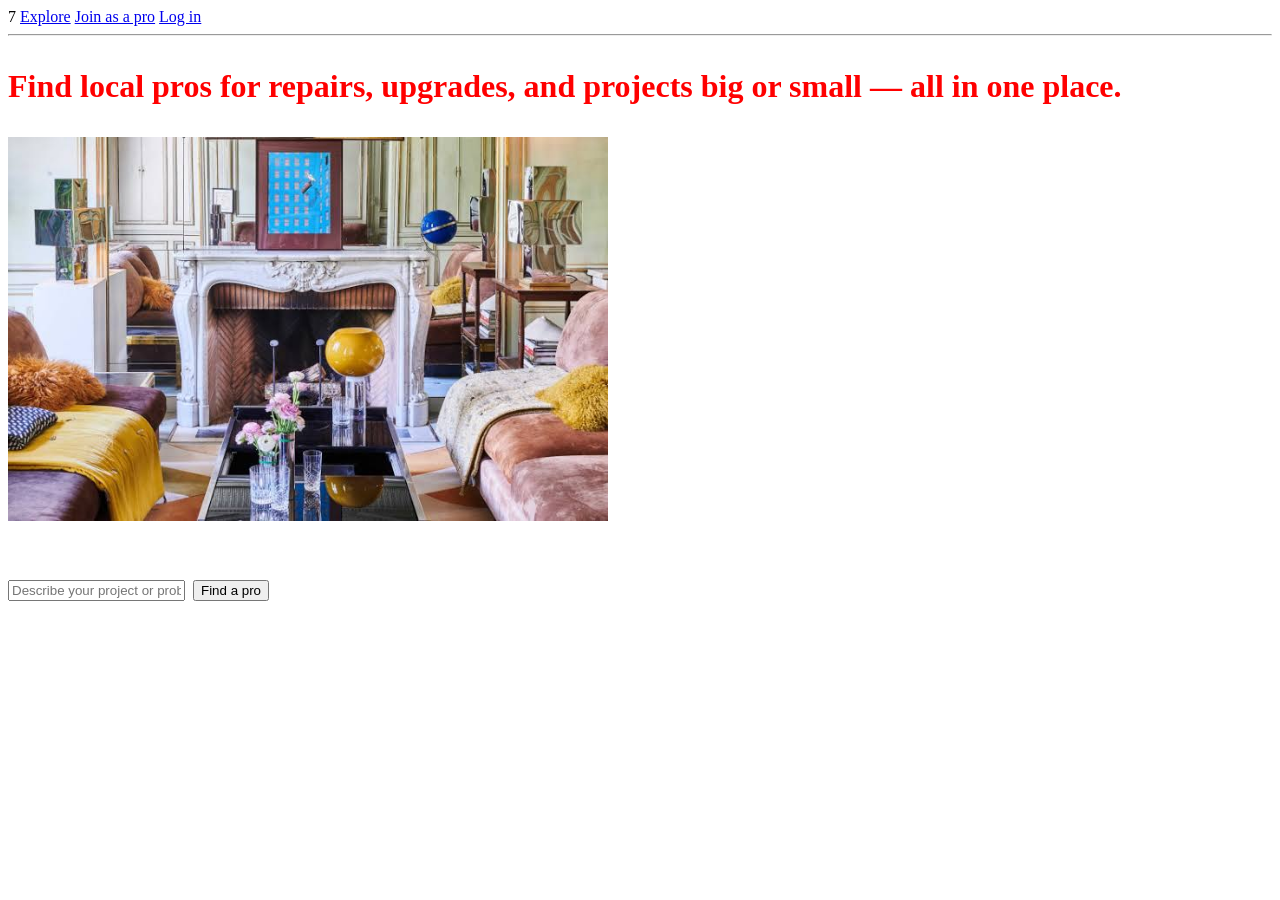
==== index.html @ 47f52a86 "Add files via upload" ====
<!DOCTYPE html>
<html lang="fr">
<head>
    <meta charset="UTF-8">
    <title>Thumbtack - Accueil</title>7
    <style>
        h1 {
            color: red;
        }
    </style>
</head>
<body>

    <a href="./about.html">Explore</a>
    <a href="./join-pro.html">Join as a pro</a>
    <a href="./login.html">Log in</a>
    

    <hr>

    <h1 For everything home could be.</h1>

    <p>Find local pros for repairs, upgrades, and projects big or small — all in one place.</p>
    
    <!-- LE CHEMIN CORRIGÉ ICI -->
    <img src="./salon.jpg" alt="Salon moderne et lumineux" width="600">

    <br><br>

    <input type="text" placeholder="Describe your project or problem...">
    <button>Find a pro</button>

</body>
</html>
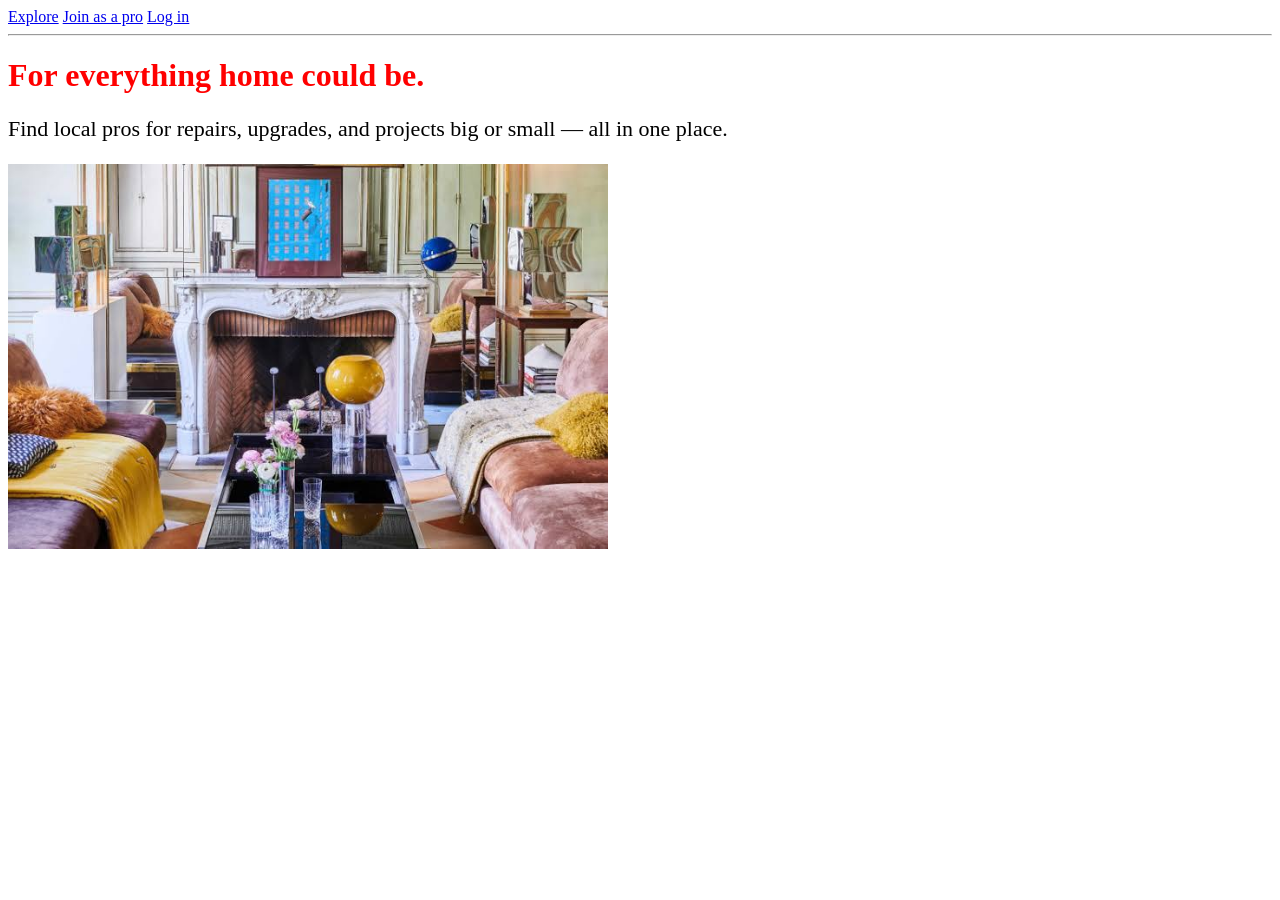
==== commit dfae82ab: "Add files via upload" ====
--- a/index.html
+++ b/index.html
@@ -2,33 +2,26 @@
 <html lang="fr">
 <head>
     <meta charset="UTF-8">
-    <title>Thumbtack - Accueil</title>7
-    <style>
-        h1 {
-            color: red;
-        }
-    </style>
+    <title>Thumbtack - Accueil</title>
+    
+   <link rel="stylesheet" href="./style.css">
+    
 </head>
 <body>
 
     <a href="./about.html">Explore</a>
     <a href="./join-pro.html">Join as a pro</a>
     <a href="./login.html">Log in</a>
-    
 
     <hr>
 
-    <h1 For everything home could be.</h1>
-
+    <h1>For everything home could be.</h1>
+    
     <p>Find local pros for repairs, upgrades, and projects big or small — all in one place.</p>
     
-    <!-- LE CHEMIN CORRIGÉ ICI -->
     <img src="./salon.jpg" alt="Salon moderne et lumineux" width="600">
 
     <br><br>
 
-    <input type="text" placeholder="Describe your project or problem...">
-    <button>Find a pro</button>
-
 </body>
 </html>
--- a/style.css
+++ b/style.css
@@ -0,0 +1,7 @@
+h1 {
+    color: red;
+}
+
+p {
+    font-size: 22px;
+}
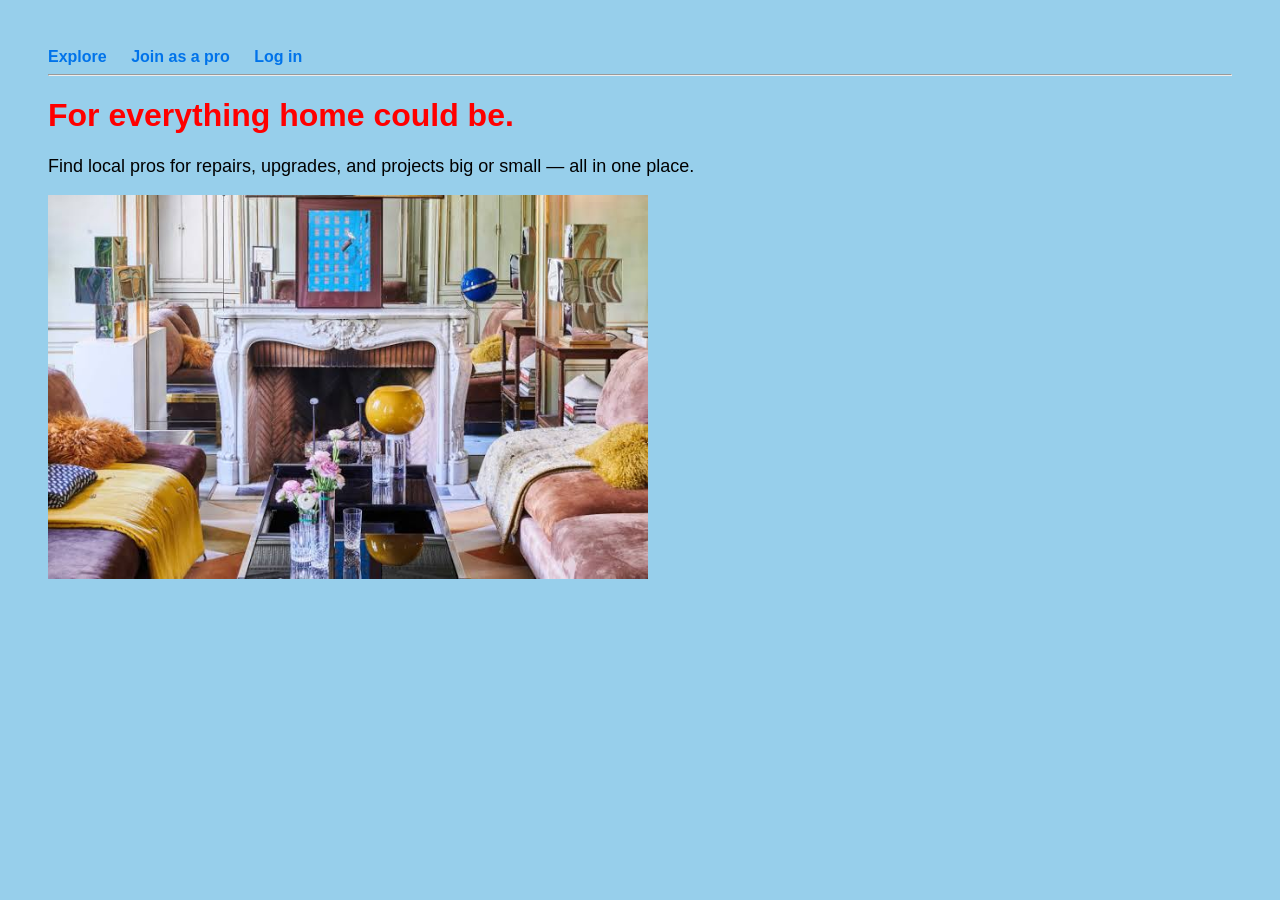
==== commit 56ae7c28: "Add files via upload" ====
--- a/index.html
+++ b/index.html
@@ -8,11 +8,12 @@
     
 </head>
 <body>
+     <a class="menu-link" href="./about.html">Explore</a>
+     <a class="menu-link" href="./join-pro.html">Join as a pro</a>
+     <a class="menu-link" href="./login.html">Log in</a>
 
-    <a href="./about.html">Explore</a>
-    <a href="./join-pro.html">Join as a pro</a>
-    <a href="./login.html">Log in</a>
-
+    
+    
     <hr>
 
     <h1>For everything home could be.</h1>
--- a/style.css
+++ b/style.css
@@ -1,7 +1,21 @@
+body {
+    background-color: #97cfeb;
+    font-family: Arial, Helvetica, sans-serif; /* <-- AJOUTEZ CETTE LIGNE */
+    padding: 40px; /* <-- AJOUTEZ CETTE LIGNE (Crée un espace de 40 pixels sur tous les côtés) */
+}
+
+
 h1 {
     color: red;
 }
 
 p {
-    font-size: 22px;
+    color: black;
+    font-size: 18px;
 }
+.menu-link {
+    color: #0073ea;        /* Donne un joli bleu moderne aux liens */
+    text-decoration: none; /* Enlève le trait souligné sous le texte */
+    margin-right: 20px;    /* Crée un espace de 20 pixels entre chaque lien */
+    font-weight: bold;     /* Met le texte en gras pour qu'il ressorte bien */
+}
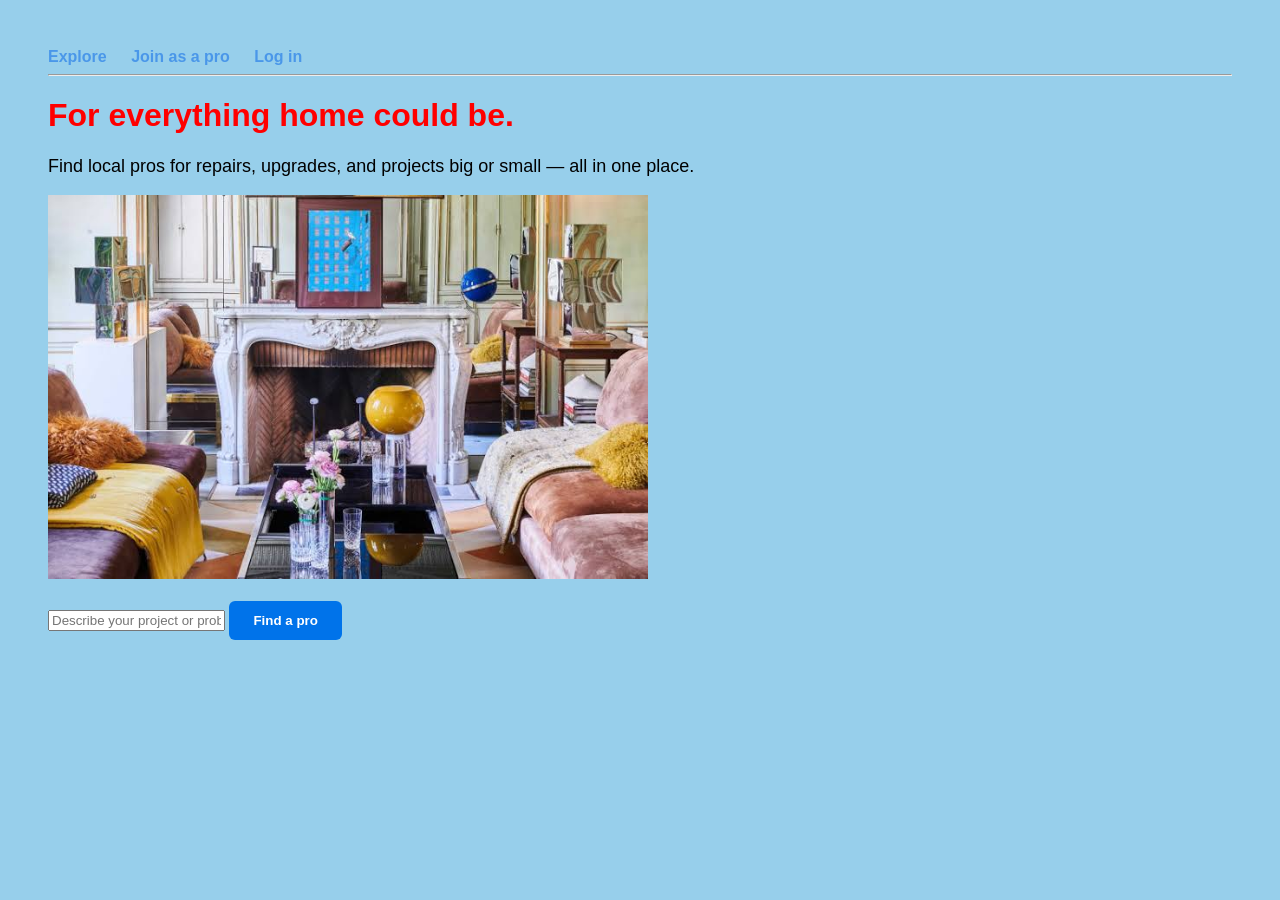
==== commit fa6d1b26: "Add files via upload" ====
--- a/index.html
+++ b/index.html
@@ -3,26 +3,29 @@
 <head>
     <meta charset="UTF-8">
     <title>Thumbtack - Accueil</title>
-    
-   <link rel="stylesheet" href="./style.css">
-    
+    <!-- On connecte le fichier de style externe -->
+    <link rel="stylesheet" href="./style.css">
 </head>
 <body>
-     <a class="menu-link" href="./about.html">Explore</a>
-     <a class="menu-link" href="./join-pro.html">Join as a pro</a>
-     <a class="menu-link" href="./login.html">Log in</a>
 
-    
-    
+    <a class="menu-link" href="./about.html">Explore</a>
+    <a class="menu-link" href="./join-pro.html">Join as a pro</a>
+    <a class="menu-link" href="./login.html">Log in</a>
+
     <hr>
 
     <h1>For everything home could be.</h1>
-    
     <p>Find local pros for repairs, upgrades, and projects big or small — all in one place.</p>
     
     <img src="./salon.jpg" alt="Salon moderne et lumineux" width="600">
 
     <br><br>
 
+    <!-- La zone de texte pour écrire -->
+    <input type="text" placeholder="Describe your project or problem...">
+    
+    <!-- AJOUTEZ CETTE LIGNE EXACTEMENT ICI -->
+    <button id="search-btn">Find a pro</button>
+
 </body>
 </html>
--- a/style.css
+++ b/style.css
@@ -14,8 +14,21 @@
     font-size: 18px;
 }
 .menu-link {
-    color: #0073ea;        /* Donne un joli bleu moderne aux liens */
+    color: #4a97e9;        /* Donne un joli bleu moderne aux liens */
     text-decoration: none; /* Enlève le trait souligné sous le texte */
     margin-right: 20px;    /* Crée un espace de 20 pixels entre chaque lien */
     font-weight: bold;     /* Met le texte en gras pour qu'il ressorte bien */
 }
+.menu-link:hover {
+    color: #0050a1;            /* Le bleu devient plus foncé quand la souris passe dessus */
+    text-decoration: underline; /* Le trait souligné réapparaît uniquement au survol */
+}
+#search-btn {
+    background-color: #0073ea;
+    color: white;
+    border: none;
+    padding: 12px 24px;
+    font-weight: bold;
+    cursor: pointer;
+    border-radius: 6px; /* <-- Ajoutez simplement cette ligne ici */
+}
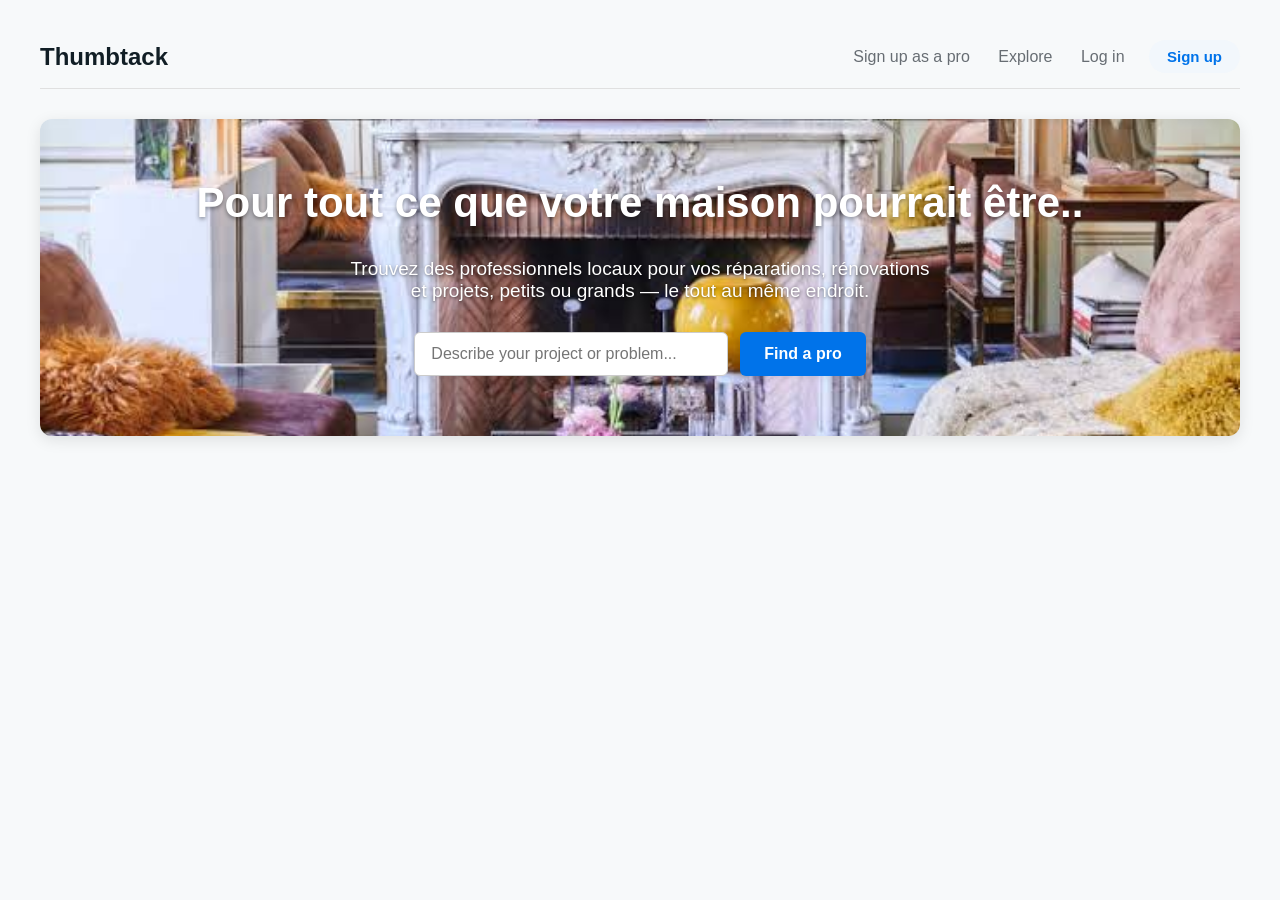
==== commit e25c72a4: "Add files via upload" ====
--- a/index.html
+++ b/index.html
@@ -3,29 +3,35 @@
 <head>
     <meta charset="UTF-8">
     <title>Thumbtack - Accueil</title>
-    <!-- On connecte le fichier de style externe -->
+    <!-- On connecte votre fichier de style externe -->
     <link rel="stylesheet" href="./style.css">
 </head>
 <body>
 
-    <a class="menu-link" href="./about.html">Explore</a>
-    <a class="menu-link" href="./join-pro.html">Join as a pro</a>
-    <a class="menu-link" href="./login.html">Log in</a>
+    <!-- Barre de navigation inspirée de votre image -->
+    <div class="navbar">
+        <span class="logo-text">Thumbtack</span>
+        
+        <div class="nav-links-right">
+            <a class="menu-link" href="./join-pro.html">Sign up as a pro</a>
+            <a class="menu-link" href="./about.html">Explore</a>
+            <a class="menu-link" href="./login.html">Log in</a>
+            <button id="signup-nav-btn">Sign up</button>
+        </div>
+    </div>
 
     <hr>
 
-    <h1>For everything home could be.</h1>
-    <p>Find local pros for repairs, upgrades, and projects big or small — all in one place.</p>
-    
-    <img src="./salon.jpg" alt="Salon moderne et lumineux" width="600">
-
-    <br><br>
-
-    <!-- La zone de texte pour écrire -->
-    <input type="text" placeholder="Describe your project or problem...">
-    
-    <!-- AJOUTEZ CETTE LIGNE EXACTEMENT ICI -->
-    <button id="search-btn">Find a pro</button>
+    <!-- Section principale de l'image de fond -->
+    <div class="hero-container">
+        <h1> Pour tout ce que votre maison pourrait être..</h1>
+        <p>Trouvez des professionnels locaux pour vos réparations, rénovations et projets, petits ou grands — le tout au même endroit.</p>
+        
+        <div class="search-box">
+            <input type="text" placeholder="Describe your project or problem...">
+            <button id="search-btn">Find a pro</button>
+        </div>
+    </div>
 
 </body>
 </html>
--- a/style.css
+++ b/style.css
@@ -1,34 +1,148 @@
+/* ==========================================
+   1. STYLE GLOBAL DE LA PAGE (BODY)
+   ========================================== */
 body {
-    background-color: #97cfeb;
-    font-family: Arial, Helvetica, sans-serif; /* <-- AJOUTEZ CETTE LIGNE */
-    padding: 40px; /* <-- AJOUTEZ CETTE LIGNE (Crée un espace de 40 pixels sur tous les côtés) */
+    background-color: #f7f9fa; /* Fond gris très clair et moderne */
+    font-family: Arial, Helvetica, sans-serif; /* Police droite et lisible */
+    padding: 40px; /* Espace tout autour de la page pour qu'elle respire */
+    margin: 0;
+}
+
+/* ==========================================
+   2. MENU DE NAVIGATION (LIENS DU HAUT)
+   ========================================== */
+.menu-link {
+    color: #676d73;        /* Un joli gris doux et moderne comme sur votre image */
+    text-decoration: none; /* Enlève le trait souligné d'origine */
+    margin-left: 24px;     /* Espace propre entre chaque lien */
+    font-weight: normal;   /* <-- ON RETIRE LE GRAS (Écriture fine comme Thumbtack) */
 }
 
 
-h1 {
-    color: red;
+
+/* Effet de survol sur les liens du menu */
+.menu-link:hover {
+    color: #0050a1;            /* Devient bleu foncé au survol */
+    text-decoration: underline; /* Le soulignement apparaît au survol */
 }
 
-p {
-    color: black;
-    font-size: 18px;
+/* Ligne de séparation sous le menu */
+hr {
+    border: 0;
+    height: 1px;
+    background: #e0e0e0;
+    margin-bottom: 30px;
 }
-.menu-link {
-    color: #4a97e9;        /* Donne un joli bleu moderne aux liens */
-    text-decoration: none; /* Enlève le trait souligné sous le texte */
-    margin-right: 20px;    /* Crée un espace de 20 pixels entre chaque lien */
-    font-weight: bold;     /* Met le texte en gras pour qu'il ressorte bien */
+
+/* ==========================================
+   3. SECTION PRINCIPALE (HERO CONTAINER)
+   ========================================== */
+.hero-container {
+    background-image: url("./salon.jpg");
+    background-size: cover;       /* L'image s'ajuste pour remplir la boîte */
+    background-position: center;  /* L'image reste bien centrée */
+    padding: 60px 40px;           /* Espace intérieur pour le texte */
+    border-radius: 12px;          /* Arrondit proprement les coins de l'image */
+    box-shadow: 0px 4px 15px rgba(0, 0, 0, 0.1); /* Ombre légère autour du bloc */
 }
-.menu-link:hover {
-    color: #0050a1;            /* Le bleu devient plus foncé quand la souris passe dessus */
-    text-decoration: underline; /* Le trait souligné réapparaît uniquement au survol */
+/* Grand titre au-dessus de l'image */
+.hero-container h1 {
+    color: #ffffff;           /* Texte blanc */
+    font-size: 42px;          /* Grande taille d'écriture */
+    font-weight: 800;         /* Écriture très épaisse style Thumbtack */
+    margin-top: 0;
+    margin-bottom: 12px;
+    text-shadow: 0px 2px 4px rgba(0, 0, 0, 0.4); /* Ombre sous le texte */
+} /* <-- L'ACCOLADE SE FERME BIEN ICI POUR LE TITRE */
+
+/* À LA LIGNE : On crée un bloc exprès pour l'image globale */
+.hero-container {
+    display: flex;
+    flex-direction: column;   /* Aligne les éléments les uns sous les autres */
+    justify-content: center;  /* Centre verticalement le contenu */
+    align-items: center;      /* Centre horizontalement le contenu */
+    text-align: center;       /* Aligne les textes au milieu */
 }
+
+
+
+/* Container pour aligner l'input et le bouton */
+.search-box {
+    display: flex;
+    gap: 10px; /* Crée l'espace exact entre la case de texte et le bouton */
+}
+
+/* ==========================================
+   4. FORMULAIRE DE RECHERCHE
+   ========================================== */
+/* La zone de texte (Input) */
+input[type="text"] {
+    padding: 12px 16px;
+    border: 1px solid #ccc;
+    border-radius: 6px;
+    width: 280px;           /* Largeur confortable pour écrire */
+    font-size: 16px;
+    outline: none;          /* Enlève la bordure noire au clic */
+    box-shadow: 0px 4px 6px rgba(0, 0, 0, 0.05); /* Ombre douce sous l'input */
+}
+
+/* Le bouton bleu (Find a pro) */
 #search-btn {
-    background-color: #0073ea;
-    color: white;
-    border: none;
-    padding: 12px 24px;
-    font-weight: bold;
-    cursor: pointer;
-    border-radius: 6px; /* <-- Ajoutez simplement cette ligne ici */
+    background-color: #0073ea; /* Bleu officiel Thumbtack */
+    color: white;              /* Texte blanc */
+    border: none;              /* Supprime les bordures grises d'origine */
+    padding: 12px 24px;        /* Taille interne du bouton */
+    font-weight: bold;         /* Texte en gras */
+    font-size: 16px;
+    border-radius: 6px;        /* Coins arrondis */
+    cursor: pointer;           /* Curseur en forme de main cliquable */
+    box-shadow: 0px 4px 6px rgba(0, 0, 0, 0.05); /* Ombre douce sous le bouton */
 }
+
+/* Effet de survol sur le bouton */
+#search-btn:hover {
+    background-color: #0050a1; /* Le bleu devient plus foncé au survol */
+}
+.logo-text {
+    font-weight: 800;       /* Écriture très épaisse */
+    font-size: 24px;        /* Plus grand que le reste du menu */
+    color: #111e25;        /* Le noir très foncé officiel */
+    margin-right: 40px;     /* Crée un grand espace avec les liens à droite */
+}
+/* On transforme la barre de navigation en ligne Flexbox */
+.navbar {
+    display: flex;
+    justify-content: space-between; /* Pousse le logo à gauche et les liens à droite */
+    align-items: center;            /* Aligne verticalement le logo et les liens */
+    margin-bottom: 15px;
+}
+.search-box {
+    display: flex;
+    gap: 12px; /* Crée l'espace de 12 pixels entre la case blanche et le bouton */
+    justify-content: center;
+}
+.hero-container p {
+    color: #ffffff;           /* Force le texte à s'écrire en blanc pur */
+    font-size: 19px;          /* Agrandit légèrement l'écriture */
+    font-weight: 500;         /* Donne une épaisseur moyenne aux lettres */
+    max-width: 600px;         /* Empêche le texte de s'étaler trop largement */
+    margin-bottom: 30px;      /* Crée un espace propre avec la barre de recherche en dessous */
+    text-shadow: 0px 1px 3px rgba(0, 0, 0, 0.5); /* Ajoute une ombre noire légère pour lire le texte sans effort */
+}
+/* Style du bouton Sign up dans la barre de navigation */
+#signup-nav-btn {
+    background-color: #f2f7fc; /* Un fond bleu-gris ultra-clair très doux */
+    color: #0073ea;            /* Le texte s'écrit en bleu vif */
+    border: none;              /* Pas de bordure brute */
+    padding: 8px 18px;         /* Espace interne pour lui donner une forme allongée */
+    font-weight: bold;         /* Écrit en gras comme sur l'image */
+    font-size: 15px;
+    border-radius: 20px;       /* Des coins très arrondis (effet "capsule") */
+    margin-left: 20px;         /* Décolle le bouton du mot Log in */
+    cursor: pointer;           /* Curseur main cliquable */
+}
+
+/* Petit effet quand la souris passe dessus */
+#signup-nav-btn:hover {
+    background-color: #e1eefc; /* Le fond devient un tout petit peu plus foncé au survol */
+}
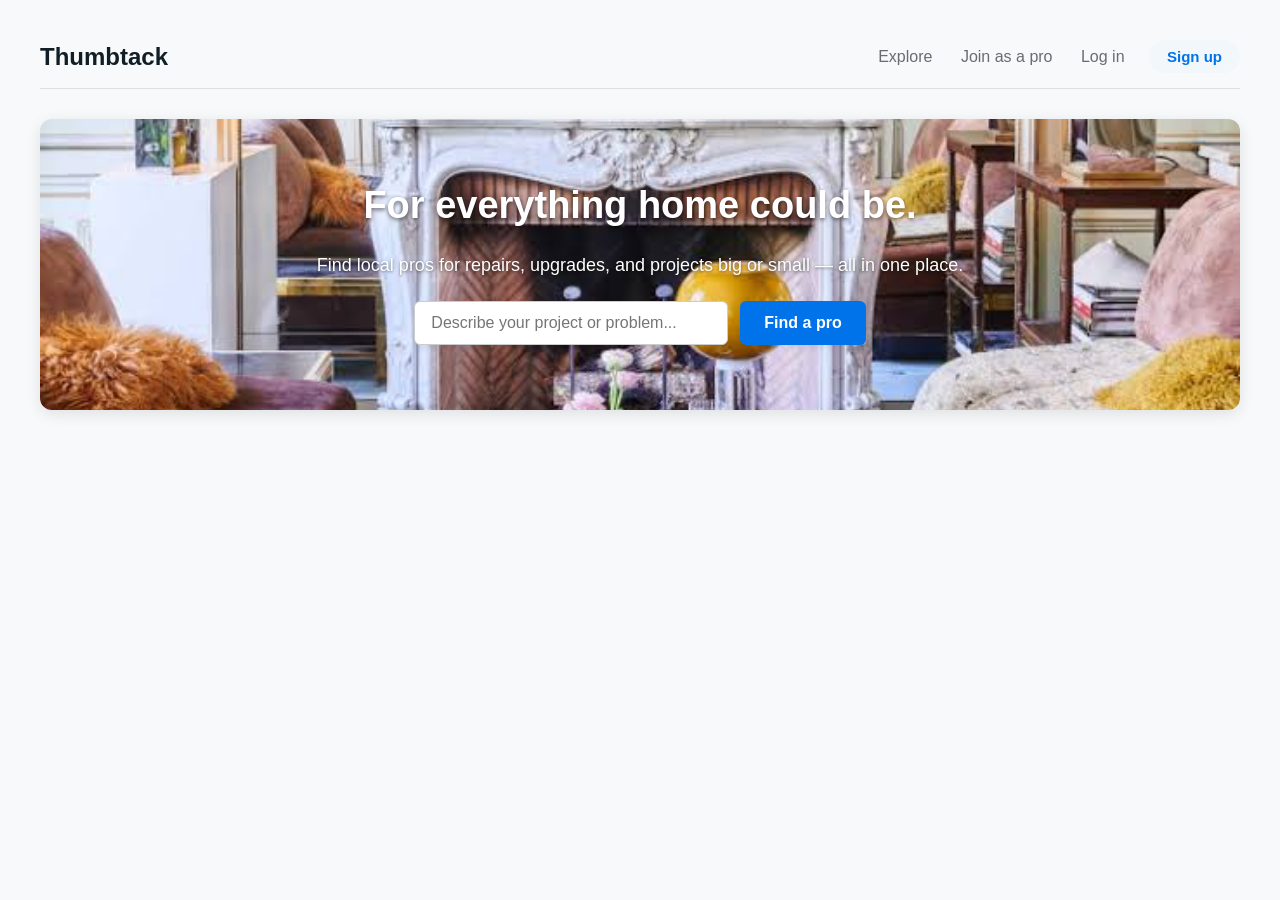
==== commit 848821b4: "Add files via upload" ====
--- a/index.html
+++ b/index.html
@@ -3,18 +3,18 @@
 <head>
     <meta charset="UTF-8">
     <title>Thumbtack - Accueil</title>
-    <!-- On connecte votre fichier de style externe -->
+    <!-- Connexion à la feuille de style externe -->
     <link rel="stylesheet" href="./style.css">
 </head>
 <body>
 
-    <!-- Barre de navigation inspirée de votre image -->
+    <!-- Barre de navigation épurée du haut -->
     <div class="navbar">
         <span class="logo-text">Thumbtack</span>
         
         <div class="nav-links-right">
-            <a class="menu-link" href="./join-pro.html">Sign up as a pro</a>
             <a class="menu-link" href="./about.html">Explore</a>
+            <a class="menu-link" href="./join-pro.html">Join as a pro</a>
             <a class="menu-link" href="./login.html">Log in</a>
             <button id="signup-nav-btn">Sign up</button>
         </div>
@@ -22,11 +22,12 @@
 
     <hr>
 
-    <!-- Section principale de l'image de fond -->
+    <!-- Section principale : L'écriture est positionnée par-dessus l'image -->
     <div class="hero-container">
-        <h1> Pour tout ce que votre maison pourrait être..</h1>
-        <p>Trouvez des professionnels locaux pour vos réparations, rénovations et projets, petits ou grands — le tout au même endroit.</p>
+        <h1>For everything home could be.</h1>
+        <p>Find local pros for repairs, upgrades, and projects big or small — all in one place.</p>
         
+        <!-- Boîte de recherche alignée -->
         <div class="search-box">
             <input type="text" placeholder="Describe your project or problem...">
             <button id="search-btn">Find a pro</button>
--- a/style.css
+++ b/style.css
@@ -2,31 +2,56 @@
    1. STYLE GLOBAL DE LA PAGE (BODY)
    ========================================== */
 body {
-    background-color: #f7f9fa; /* Fond gris très clair et moderne */
-    font-family: Arial, Helvetica, sans-serif; /* Police droite et lisible */
-    padding: 40px; /* Espace tout autour de la page pour qu'elle respire */
+    background-color: #f7f9fa; /* Fond gris très clair moderne */
+    font-family: Arial, Helvetica, sans-serif; /* Écriture droite style Thumbtack */
+    padding: 40px; /* Espace de respiration sur les côtés de l'écran */
     margin: 0;
 }
 
 /* ==========================================
-   2. MENU DE NAVIGATION (LIENS DU HAUT)
+   2. BARRE DE NAVIGATION (NAVBAR)
    ========================================== */
-.menu-link {
-    color: #676d73;        /* Un joli gris doux et moderne comme sur votre image */
-    text-decoration: none; /* Enlève le trait souligné d'origine */
-    margin-left: 24px;     /* Espace propre entre chaque lien */
-    font-weight: normal;   /* <-- ON RETIRE LE GRAS (Écriture fine comme Thumbtack) */
+.navbar {
+    display: flex;
+    justify-content: space-between; /* Pousse le logo à gauche et les liens à droite */
+    align-items: center;            /* Aligne verticalement les éléments */
+    margin-bottom: 15px;
 }
 
-
-
-/* Effet de survol sur les liens du menu */
-.menu-link:hover {
-    color: #0050a1;            /* Devient bleu foncé au survol */
-    text-decoration: underline; /* Le soulignement apparaît au survol */
+.logo-text {
+    font-weight: 800;       /* Logo en gras et épais */
+    font-size: 24px;        
+    color: #111e25;         /* Couleur bleu-noir très foncé officiel */
 }
 
-/* Ligne de séparation sous le menu */
+.menu-link {
+    color: #676d73;        /* Gris doux très élégant */
+    text-decoration: none; /* Enlève le trait souligné */
+    margin-left: 24px;     /* Espace entre chaque lien */
+    font-weight: normal;   /* Écriture fine haut de gamme */
+}
+
+.menu-link:hover {
+    color: #111e25;            /* Devient foncé au survol de la souris */
+    text-decoration: underline; /* Le trait réapparaît discrètement au survol */
+}
+
+#signup-nav-btn {
+    background-color: #f2f7fc; /* Fond bleu-gris très clair */
+    color: #0073ea;            /* Texte écrit en bleu vif */
+    border: none;              
+    padding: 8px 18px;         
+    font-weight: bold;         
+    font-size: 15px;
+    border-radius: 20px;       /* Forme capsule ovale très arrondie */
+    margin-left: 20px;         
+    cursor: pointer;           
+}
+
+#signup-nav-btn:hover {
+    background-color: #e1eefc; /* Devient un chouïa plus foncé au survol */
+}
+
 hr {
     border: 0;
     height: 1px;
@@ -35,114 +60,72 @@
 }
 
 /* ==========================================
-   3. SECTION PRINCIPALE (HERO CONTAINER)
+   3. SECTION PRINCIPALE (IMAGE COMPACTE AVEC TEXTE)
    ========================================== */
 .hero-container {
     background-image: url("./salon.jpg");
-    background-size: cover;       /* L'image s'ajuste pour remplir la boîte */
-    background-position: center;  /* L'image reste bien centrée */
-    padding: 60px 40px;           /* Espace intérieur pour le texte */
-    border-radius: 12px;          /* Arrondit proprement les coins de l'image */
-    box-shadow: 0px 4px 15px rgba(0, 0, 0, 0.1); /* Ombre légère autour du bloc */
-}
-/* Grand titre au-dessus de l'image */
-.hero-container h1 {
-    color: #ffffff;           /* Texte blanc */
-    font-size: 42px;          /* Grande taille d'écriture */
-    font-weight: 800;         /* Écriture très épaisse style Thumbtack */
-    margin-top: 0;
-    margin-bottom: 12px;
-    text-shadow: 0px 2px 4px rgba(0, 0, 0, 0.4); /* Ombre sous le texte */
-} /* <-- L'ACCOLADE SE FERME BIEN ICI POUR LE TITRE */
-
-/* À LA LIGNE : On crée un bloc exprès pour l'image globale */
-.hero-container {
+    background-size: cover;       
+    background-position: center;  
+    
+    /* COINS ET TAILLE COMPACTE : Hauteur réduite pour que l'image reste petite */
+    padding: 65px 30px;           
+    border-radius: 12px;          
+    box-shadow: 0px 4px 15px rgba(0, 0, 0, 0.1); 
+    
+    /* Alignements et centrages du texte au milieu */
     display: flex;
-    flex-direction: column;   /* Aligne les éléments les uns sous les autres */
-    justify-content: center;  /* Centre verticalement le contenu */
-    align-items: center;      /* Centre horizontalement le contenu */
-    text-align: center;       /* Aligne les textes au milieu */
+    flex-direction: column;   
+    justify-content: center;  
+    align-items: center;      
+    text-align: center;       
 }
 
+.hero-container h1 {
+    color: #ffffff;           /* Écrit en blanc par-dessus l'image */
+    font-size: 38px;          
+    font-weight: 800;         
+    margin-top: 0;
+    margin-bottom: 10px;
+    text-shadow: 0px 2px 4px rgba(0, 0, 0, 0.5); /* Ombre pour lire sans effort */
+}
 
+.hero-container p {
+    color: #ffffff;           /* Écrit en blanc par-dessus l'image */
+    font-size: 18px;
+    margin-bottom: 25px;
+    text-shadow: 0px 1px 3px rgba(0, 0, 0, 0.5); /* Ombre pour lire sans effort */
+}
 
-/* Container pour aligner l'input et le bouton */
 .search-box {
     display: flex;
-    gap: 10px; /* Crée l'espace exact entre la case de texte et le bouton */
+    gap: 12px; /* Crée l'espace parfait de 12px entre l'input et le bouton */
 }
 
 /* ==========================================
-   4. FORMULAIRE DE RECHERCHE
+   4. INPUTS ET BOUTONS DE RECHERCHE
    ========================================== */
-/* La zone de texte (Input) */
 input[type="text"] {
     padding: 12px 16px;
     border: 1px solid #ccc;
     border-radius: 6px;
-    width: 280px;           /* Largeur confortable pour écrire */
+    width: 280px;           
     font-size: 16px;
-    outline: none;          /* Enlève la bordure noire au clic */
-    box-shadow: 0px 4px 6px rgba(0, 0, 0, 0.05); /* Ombre douce sous l'input */
+    outline: none;          
+    box-shadow: 0px 4px 6px rgba(0, 0, 0, 0.05); 
 }
 
-/* Le bouton bleu (Find a pro) */
 #search-btn {
-    background-color: #0073ea; /* Bleu officiel Thumbtack */
-    color: white;              /* Texte blanc */
-    border: none;              /* Supprime les bordures grises d'origine */
-    padding: 12px 24px;        /* Taille interne du bouton */
-    font-weight: bold;         /* Texte en gras */
+    background-color: #0073ea; /* Bleu vif Thumbtack */
+    color: white;              
+    border: none;              
+    padding: 12px 24px;        
+    font-weight: bold;         
     font-size: 16px;
-    border-radius: 6px;        /* Coins arrondis */
-    cursor: pointer;           /* Curseur en forme de main cliquable */
-    box-shadow: 0px 4px 6px rgba(0, 0, 0, 0.05); /* Ombre douce sous le bouton */
+    border-radius: 6px;        
+    cursor: pointer;           
+    box-shadow: 0px 4px 6px rgba(0, 0, 0, 0.05); 
 }
 
-/* Effet de survol sur le bouton */
 #search-btn:hover {
-    background-color: #0050a1; /* Le bleu devient plus foncé au survol */
+    background-color: #0050a1; /* Devient bleu foncé au survol */
 }
-.logo-text {
-    font-weight: 800;       /* Écriture très épaisse */
-    font-size: 24px;        /* Plus grand que le reste du menu */
-    color: #111e25;        /* Le noir très foncé officiel */
-    margin-right: 40px;     /* Crée un grand espace avec les liens à droite */
-}
-/* On transforme la barre de navigation en ligne Flexbox */
-.navbar {
-    display: flex;
-    justify-content: space-between; /* Pousse le logo à gauche et les liens à droite */
-    align-items: center;            /* Aligne verticalement le logo et les liens */
-    margin-bottom: 15px;
-}
-.search-box {
-    display: flex;
-    gap: 12px; /* Crée l'espace de 12 pixels entre la case blanche et le bouton */
-    justify-content: center;
-}
-.hero-container p {
-    color: #ffffff;           /* Force le texte à s'écrire en blanc pur */
-    font-size: 19px;          /* Agrandit légèrement l'écriture */
-    font-weight: 500;         /* Donne une épaisseur moyenne aux lettres */
-    max-width: 600px;         /* Empêche le texte de s'étaler trop largement */
-    margin-bottom: 30px;      /* Crée un espace propre avec la barre de recherche en dessous */
-    text-shadow: 0px 1px 3px rgba(0, 0, 0, 0.5); /* Ajoute une ombre noire légère pour lire le texte sans effort */
-}
-/* Style du bouton Sign up dans la barre de navigation */
-#signup-nav-btn {
-    background-color: #f2f7fc; /* Un fond bleu-gris ultra-clair très doux */
-    color: #0073ea;            /* Le texte s'écrit en bleu vif */
-    border: none;              /* Pas de bordure brute */
-    padding: 8px 18px;         /* Espace interne pour lui donner une forme allongée */
-    font-weight: bold;         /* Écrit en gras comme sur l'image */
-    font-size: 15px;
-    border-radius: 20px;       /* Des coins très arrondis (effet "capsule") */
-    margin-left: 20px;         /* Décolle le bouton du mot Log in */
-    cursor: pointer;           /* Curseur main cliquable */
-}
-
-/* Petit effet quand la souris passe dessus */
-#signup-nav-btn:hover {
-    background-color: #e1eefc; /* Le fond devient un tout petit peu plus foncé au survol */
-}
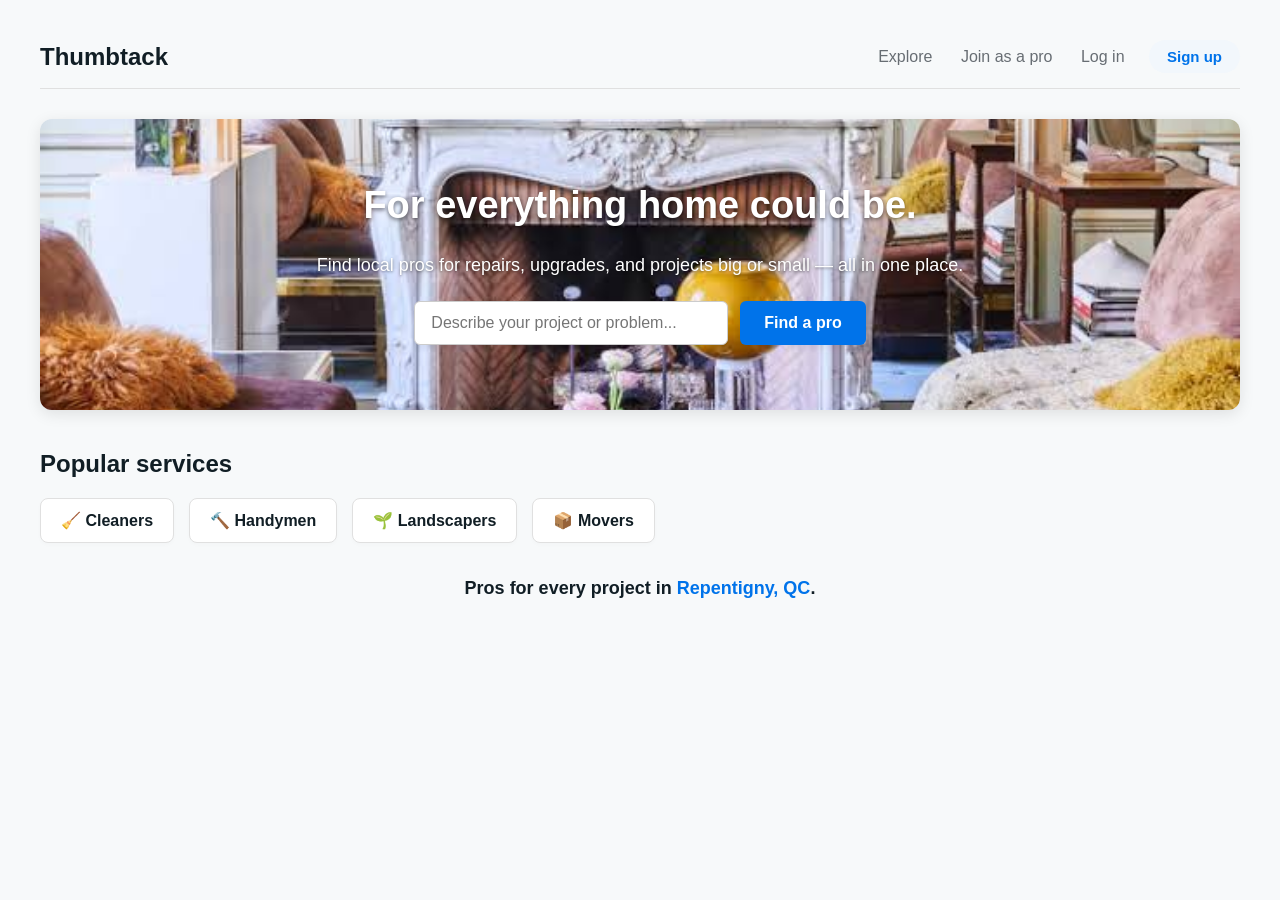
==== commit 93952485: "Add files via upload" ====
--- a/index.html
+++ b/index.html
@@ -2,20 +2,20 @@
 <html lang="fr">
 <head>
     <meta charset="UTF-8">
+    <meta name="viewport" content="width=device-width, initial-scale=1.0">
     <title>Thumbtack - Accueil</title>
-    <!-- Connexion à la feuille de style externe -->
-    <link rel="stylesheet" href="./style.css">
+    <link rel="stylesheet" href="style.css">
 </head>
 <body>
 
     <!-- Barre de navigation épurée du haut -->
     <div class="navbar">
-        <span class="logo-text">Thumbtack</span>
+        <span class="logo-text" onclick="window.location.href='index.html'" style="cursor: pointer;">Thumbtack</span>
         
         <div class="nav-links-right">
-            <a class="menu-link" href="./about.html">Explore</a>
-            <a class="menu-link" href="./join-pro.html">Join as a pro</a>
-            <a class="menu-link" href="./login.html">Log in</a>
+            <a class="menu-link" href="about.html">Explore</a>
+            <a class="menu-link" href="join-pro.html">Join as a pro</a>
+            <a class="menu-link" href="login.html">Log in</a>
             <button id="signup-nav-btn">Sign up</button>
         </div>
     </div>
@@ -34,5 +34,21 @@
         </div>
     </div>
 
+    <!-- Section des catégories populaires -->
+    <div class="categories-section">
+        <h2>Popular services</h2>
+        
+        <div class="categories-grid">
+            <button class="category-card">🧹 Cleaners</button>
+            <button class="category-card">🔨 Handymen</button>
+            <button class="category-card">🌱 Landscapers</button>
+            <button class="category-card">📦 Movers</button>
+        </div>
+
+        <p class="pros-location-text">Pros for every project in <span class="blue-location">Your Area</span>.</p>
+    </div>
+
+    <!-- Lien vers la logique JavaScript -->
+    <script src="script.js"></script>
 </body>
 </html>
--- a/style.css
+++ b/style.css
@@ -2,9 +2,9 @@
    1. STYLE GLOBAL DE LA PAGE (BODY)
    ========================================== */
 body {
-    background-color: #f7f9fa; /* Fond gris très clair moderne */
-    font-family: Arial, Helvetica, sans-serif; /* Écriture droite style Thumbtack */
-    padding: 40px; /* Espace de respiration sur les côtés de l'écran */
+    background-color: #f7f9fa; 
+    font-family: Arial, Helvetica, sans-serif; 
+    padding: 40px; 
     margin: 0;
 }
 
@@ -13,43 +13,43 @@
    ========================================== */
 .navbar {
     display: flex;
-    justify-content: space-between; /* Pousse le logo à gauche et les liens à droite */
-    align-items: center;            /* Aligne verticalement les éléments */
+    justify-content: space-between; 
+    align-items: center;            
     margin-bottom: 15px;
 }
 
 .logo-text {
-    font-weight: 800;       /* Logo en gras et épais */
+    font-weight: 800;       
     font-size: 24px;        
-    color: #111e25;         /* Couleur bleu-noir très foncé officiel */
+    color: #111e25;         
 }
 
 .menu-link {
-    color: #676d73;        /* Gris doux très élégant */
-    text-decoration: none; /* Enlève le trait souligné */
-    margin-left: 24px;     /* Espace entre chaque lien */
-    font-weight: normal;   /* Écriture fine haut de gamme */
+    color: #676d73;        
+    text-decoration: none; 
+    margin-left: 24px;     
+    font-weight: normal;   
 }
 
 .menu-link:hover {
-    color: #111e25;            /* Devient foncé au survol de la souris */
-    text-decoration: underline; /* Le trait réapparaît discrètement au survol */
+    color: #111e25;            
+    text-decoration: underline; 
 }
 
 #signup-nav-btn {
-    background-color: #f2f7fc; /* Fond bleu-gris très clair */
-    color: #0073ea;            /* Texte écrit en bleu vif */
+    background-color: #f2f7fc; 
+    color: #0073ea;            
     border: none;              
     padding: 8px 18px;         
     font-weight: bold;         
     font-size: 15px;
-    border-radius: 20px;       /* Forme capsule ovale très arrondie */
+    border-radius: 20px;       
     margin-left: 20px;         
     cursor: pointer;           
 }
 
 #signup-nav-btn:hover {
-    background-color: #e1eefc; /* Devient un chouïa plus foncé au survol */
+    background-color: #e1eefc; 
 }
 
 hr {
@@ -66,13 +66,9 @@
     background-image: url("./salon.jpg");
     background-size: cover;       
     background-position: center;  
-    
-    /* COINS ET TAILLE COMPACTE : Hauteur réduite pour que l'image reste petite */
     padding: 65px 30px;           
     border-radius: 12px;          
     box-shadow: 0px 4px 15px rgba(0, 0, 0, 0.1); 
-    
-    /* Alignements et centrages du texte au milieu */
     display: flex;
     flex-direction: column;   
     justify-content: center;  
@@ -81,24 +77,40 @@
 }
 
 .hero-container h1 {
-    color: #ffffff;           /* Écrit en blanc par-dessus l'image */
+    color: #ffffff;           
     font-size: 38px;          
     font-weight: 800;         
     margin-top: 0;
     margin-bottom: 10px;
-    text-shadow: 0px 2px 4px rgba(0, 0, 0, 0.5); /* Ombre pour lire sans effort */
+    text-shadow: 0px 2px 4px rgba(0, 0, 0, 0.5); 
 }
 
 .hero-container p {
-    color: #ffffff;           /* Écrit en blanc par-dessus l'image */
+    color: #ffffff;           
     font-size: 18px;
     margin-bottom: 25px;
-    text-shadow: 0px 1px 3px rgba(0, 0, 0, 0.5); /* Ombre pour lire sans effort */
+    text-shadow: 0px 1px 3px rgba(0, 0, 0, 0.5); 
 }
 
 .search-box {
     display: flex;
-    gap: 12px; /* Crée l'espace parfait de 12px entre l'input et le bouton */
+    gap: 12px; 
+}
+
+.hero-content-pro {
+    text-align: center;
+    margin-bottom: 20px;
+}
+
+.hero-content-pro h1 {
+    color: #111e25;
+    font-size: 32px;
+    font-weight: 800;
+}
+
+.hero-content-pro p {
+    color: #676d73;
+    font-size: 18px;
 }
 
 /* ==========================================
@@ -115,7 +127,7 @@
 }
 
 #search-btn {
-    background-color: #0073ea; /* Bleu vif Thumbtack */
+    background-color: #0073ea; 
     color: white;              
     border: none;              
     padding: 12px 24px;        
@@ -127,5 +139,111 @@
 }
 
 #search-btn:hover {
-    background-color: #0050a1; /* Devient bleu foncé au survol */
-}
+    background-color: #0050a1; 
+}
+
+/* ==========================================
+   5. SECTION CATÉGORIES
+   ========================================== */
+.categories-section {
+    margin-top: 40px; 
+}
+
+.categories-section h2 {
+    color: #111e25;   
+    font-size: 24px;
+    font-weight: 800;  
+    margin-bottom: 20px;
+}
+
+.categories-grid {
+    display: flex;
+    gap: 15px;       
+    flex-wrap: wrap; 
+}
+
+.category-card {
+    background-color: #ffffff; 
+    color: #111e25;            
+    border: 1px solid #e0e0e0; 
+    padding: 12px 20px;        
+    font-size: 16px;
+    font-weight: 600;          
+    border-radius: 8px;        
+    cursor: pointer;           
+    box-shadow: 0px 2px 4px rgba(0, 0, 0, 0.02); 
+}
+
+.category-card:hover {
+    background-color: #f7f9fa; 
+    border-color: #ccc;        
+}
+
+.pros-location-text {
+    text-align: center;       
+    color: #111e25;           
+    font-size: 18px;
+    font-weight: bold;
+    margin-top: 35px;         
+}
+
+.blue-location {
+    color: #0073ea;           
+    cursor: pointer;          
+}
+
+.blue-location:hover {
+    text-decoration: underline; 
+}
+
+/* ==========================================
+   6. FORMULAIRE D'INSCRIPTION DES PROS
+   ========================================== */
+.pro-form-box {
+    background-color: #ffffff;
+    max-width: 400px;
+    margin: 30px auto; 
+    padding: 30px;
+    border-radius: 12px;
+    border: 1px solid #e0e0e0;
+    box-shadow: 0px 4px 12px rgba(0, 0, 0, 0.05);
+}
+
+.pro-form-box h3 {
+    margin-top: 0;
+    margin-bottom: 20px;
+    color: #111e25;
+    font-size: 20px;
+    font-weight: 800;
+}
+
+.pro-form-box label {
+    display: block;
+    margin-bottom: 8px;
+    font-weight: bold;
+    color: #111e25;
+    font-size: 14px;
+}
+
+.pro-form-box input {
+    width: 100%;
+    box-sizing: border-box; 
+    margin-bottom: 20px;
+}
+
+#submit-pro-btn {
+    background-color: #0073ea;
+    color: white;
+    border: none;
+    width: 100%; 
+    padding: 12px;
+    font-weight: bold;
+    font-size: 16px;
+    border-radius: 6px;
+    cursor: pointer;
+    box-shadow: 0px 4px 6px rgba(0, 0, 0, 0.05);
+}
+
+#submit-pro-btn:hover {
+    background-color: #0050a1;
+}
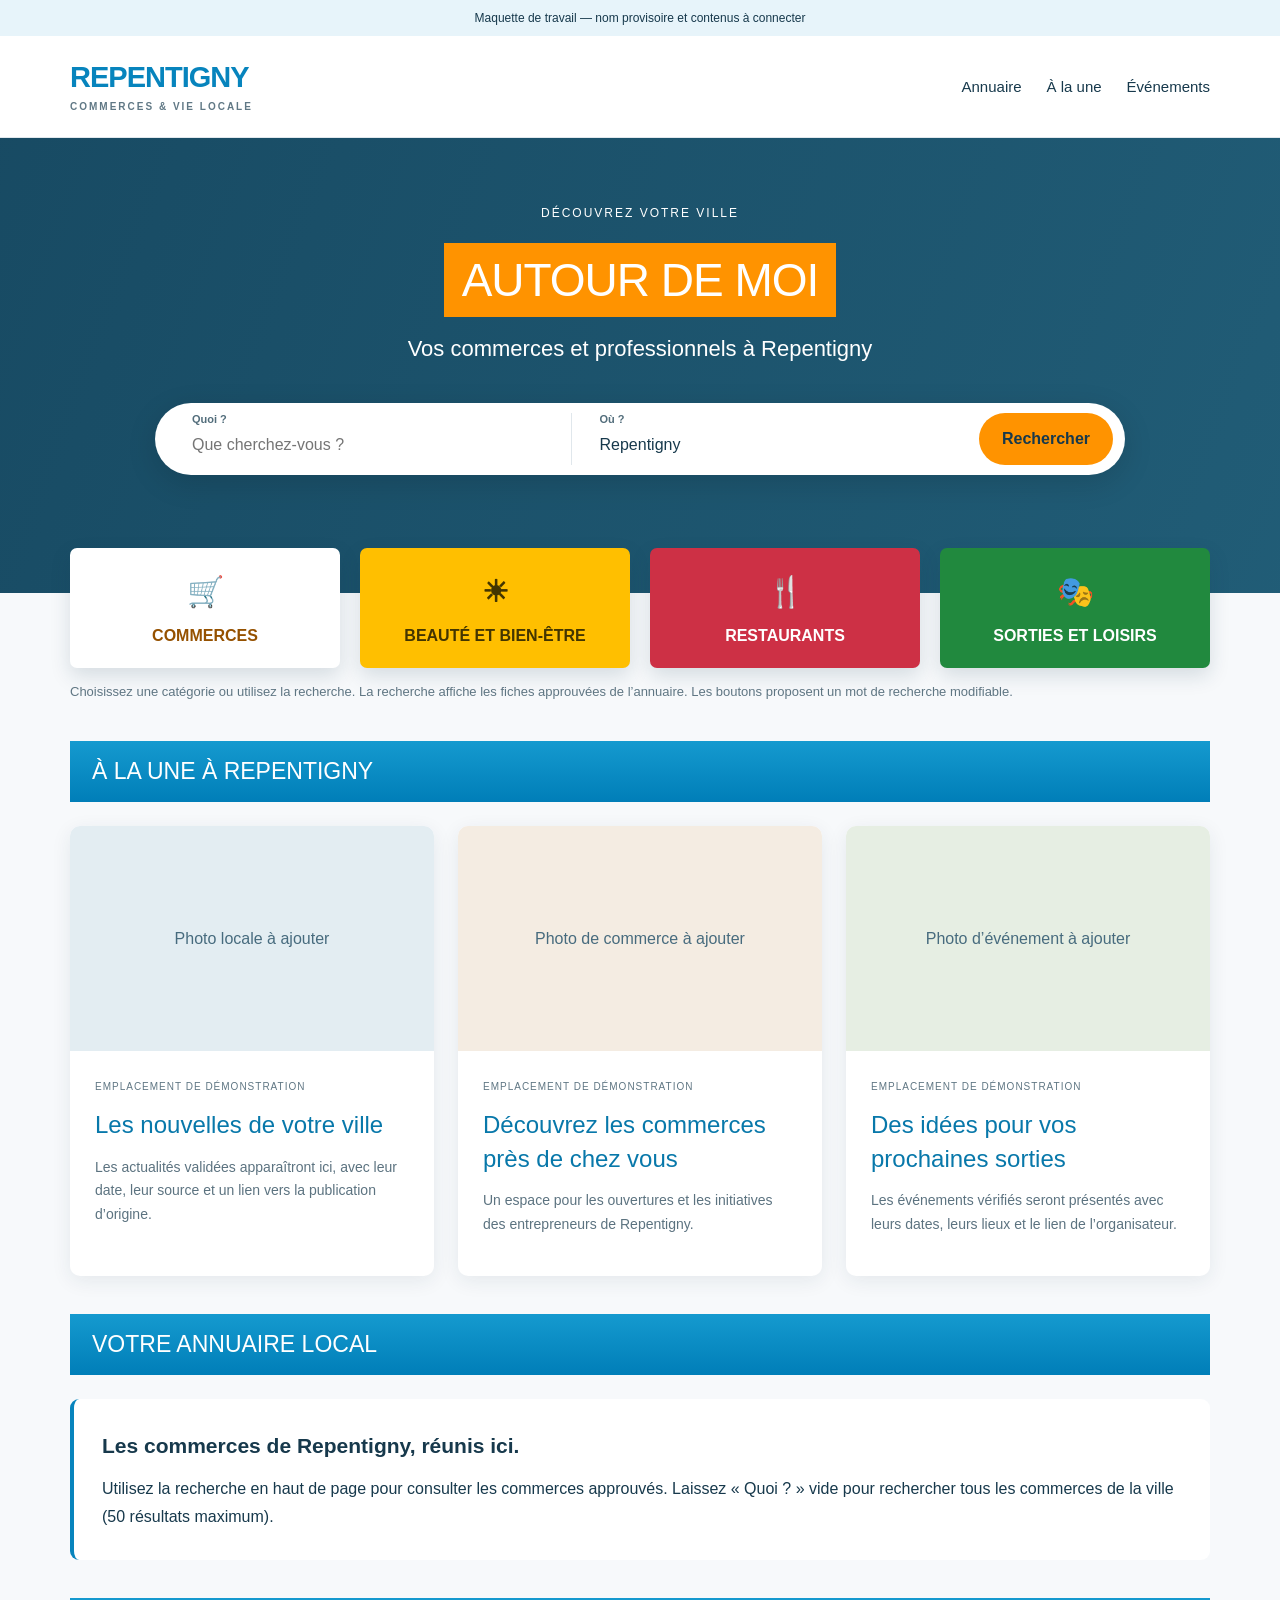
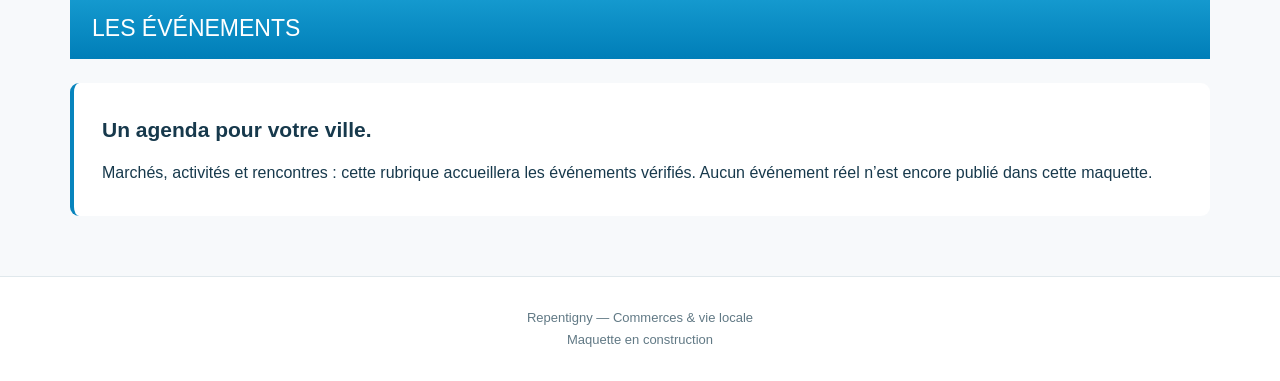
==== commit 3f4ea597: "Add files via upload" ====
--- a/index.html
+++ b/index.html
@@ -1,54 +1,749 @@
-<!DOCTYPE html>
-<html lang="fr">
-<head>
-    <meta charset="UTF-8">
-    <meta name="viewport" content="width=device-width, initial-scale=1.0">
-    <title>Thumbtack - Accueil</title>
-    <link rel="stylesheet" href="style.css">
-</head>
-<body>
-
-    <!-- Barre de navigation épurée du haut -->
-    <div class="navbar">
-        <span class="logo-text" onclick="window.location.href='index.html'" style="cursor: pointer;">Thumbtack</span>
-        
-        <div class="nav-links-right">
-            <a class="menu-link" href="about.html">Explore</a>
-            <a class="menu-link" href="join-pro.html">Join as a pro</a>
-            <a class="menu-link" href="login.html">Log in</a>
-            <button id="signup-nav-btn">Sign up</button>
-        </div>
-    </div>
-
-    <hr>
-
-    <!-- Section principale : L'écriture est positionnée par-dessus l'image -->
-    <div class="hero-container">
-        <h1>For everything home could be.</h1>
-        <p>Find local pros for repairs, upgrades, and projects big or small — all in one place.</p>
-        
-        <!-- Boîte de recherche alignée -->
-        <div class="search-box">
-            <input type="text" placeholder="Describe your project or problem...">
-            <button id="search-btn">Find a pro</button>
-        </div>
-    </div>
-
-    <!-- Section des catégories populaires -->
-    <div class="categories-section">
-        <h2>Popular services</h2>
-        
-        <div class="categories-grid">
-            <button class="category-card">🧹 Cleaners</button>
-            <button class="category-card">🔨 Handymen</button>
-            <button class="category-card">🌱 Landscapers</button>
-            <button class="category-card">📦 Movers</button>
-        </div>
-
-        <p class="pros-location-text">Pros for every project in <span class="blue-location">Your Area</span>.</p>
-    </div>
-
-    <!-- Lien vers la logique JavaScript -->
-    <script src="script.js"></script>
-</body>
-</html>
+<!DOCTYPE html>
+<html lang="fr">
+<head>
+  <meta charset="UTF-8">
+  <meta name="viewport" content="width=device-width, initial-scale=1">
+  <title>Repentigny — Commerces et vie locale</title>
+
+  <style>
+    :root {
+      --bleu: #0784bd;
+      --orange: #ff9300;
+      --texte: #17394c;
+    }
+
+    [hidden] { display: none !important; }
+    button:disabled { opacity: .6; cursor: wait; }
+    .contenu { overflow-wrap: anywhere; }
+
+    * {
+      box-sizing: border-box;
+    }
+
+    html {
+      scroll-behavior: smooth;
+    }
+
+    body {
+      margin: 0;
+      font-family: Arial, sans-serif;
+      color: var(--texte);
+      background: #f7f9fb;
+    }
+
+    button,
+    input {
+      font: inherit;
+    }
+
+    button {
+      cursor: pointer;
+    }
+
+    a {
+      color: inherit;
+    }
+
+    :focus-visible {
+      outline: 3px solid #ffb52d;
+      outline-offset: 4px;
+    }
+
+    .apercu {
+      background: #e7f4fa;
+      padding: 9px 15px;
+      text-align: center;
+      font-size: 12px;
+      line-height: 1.5;
+    }
+
+    header {
+      background: white;
+      border-bottom: 1px solid #e1e8ed;
+    }
+
+    .entete {
+      max-width: 1180px;
+      margin: auto;
+      padding: 25px 20px;
+      display: flex;
+      align-items: center;
+      justify-content: space-between;
+      gap: 25px;
+    }
+
+    .logo {
+      color: var(--bleu);
+      font-size: 29px;
+      font-weight: 800;
+      text-decoration: none;
+      letter-spacing: -1px;
+    }
+
+    .logo small {
+      display: block;
+      margin-top: 7px;
+      color: #607885;
+      font-size: 10px;
+      letter-spacing: 2px;
+      text-transform: uppercase;
+    }
+
+    nav {
+      display: flex;
+      flex-wrap: wrap;
+      gap: 25px;
+    }
+
+    nav a {
+      padding: 8px 0;
+      text-decoration: none;
+      font-size: 15px;
+    }
+
+    nav a:hover {
+      color: var(--bleu);
+    }
+
+    .banniere {
+      min-height: 440px;
+      padding: 65px 20px 100px;
+      text-align: center;
+      color: white;
+
+      background:
+        linear-gradient(110deg, #123f57bb, #123f5755),
+        url("images/repentigny.jpg") center / cover,
+        #286b86;
+    }
+
+    .surtitre {
+      font-size: 12px;
+      text-transform: uppercase;
+      letter-spacing: 2px;
+    }
+
+    h1 {
+      display: table;
+      margin: 22px auto 15px;
+      padding: 10px 18px;
+      background: var(--orange);
+      color: white;
+      font-size: clamp(30px, 5vw, 46px);
+      font-weight: 500;
+      letter-spacing: -1px;
+    }
+
+    .sous-titre {
+      margin: 0 0 38px;
+      font-size: 22px;
+      line-height: 1.5;
+    }
+
+    .recherche {
+      max-width: 970px;
+      margin: auto;
+      padding: 10px 12px 10px 25px;
+      display: flex;
+      align-items: center;
+      gap: 12px;
+      background: white;
+      border-radius: 50px;
+      text-align: left;
+      box-shadow: 0 8px 30px #0002;
+    }
+
+    .champ {
+      flex: 1;
+      min-width: 0;
+    }
+
+    .champ + .champ {
+      padding-left: 15px;
+      border-left: 1px solid #e0e7ec;
+    }
+
+    .champ span {
+      display: block;
+      padding-left: 12px;
+      color: #526d7b;
+      font-size: 11px;
+      font-weight: bold;
+    }
+
+    .champ input {
+      width: 100%;
+      min-width: 0;
+      padding: 11px 12px;
+      border: 0;
+      background: white;
+      color: var(--texte);
+    }
+
+    .recherche button {
+      padding: 17px 23px;
+      border: 0;
+      border-radius: 30px;
+      background: var(--orange);
+      color: #17394c;
+      font-weight: bold;
+    }
+
+    .recherche button:hover {
+      background: #ffac2b;
+    }
+
+    #message {
+      max-width: 900px;
+      margin: 18px auto 0;
+      line-height: 1.6;
+      font-size: 14px;
+    }
+
+    main {
+      max-width: 1180px;
+      margin: auto;
+      padding: 0 20px 60px;
+    }
+
+    .categories {
+      position: relative;
+      margin-top: -45px;
+      display: grid;
+      grid-template-columns: repeat(4, 1fr);
+      gap: 20px;
+    }
+
+    .categorie {
+      min-height: 120px;
+      padding: 20px 10px;
+      border: 0;
+      border-radius: 7px;
+      font-weight: bold;
+      line-height: 1.5;
+      box-shadow: 0 8px 20px #17364b25;
+    }
+
+    .icone {
+      display: block;
+      margin-bottom: 10px;
+      font-size: 30px;
+    }
+
+    .categorie:nth-child(1) {
+      background: white;
+      color: #955100;
+    }
+
+    .categorie:nth-child(2) {
+      background: #ffbf00;
+      color: #433500;
+    }
+
+    .categorie:nth-child(3) {
+      background: #cd3045;
+      color: white;
+    }
+
+    .categorie:nth-child(4) {
+      background: #21893e;
+      color: white;
+    }
+
+    .categorie:hover,
+    .categorie[aria-pressed="true"] {
+      outline: 3px solid var(--texte);
+      outline-offset: 2px;
+    }
+
+    .note {
+      color: #607784;
+      font-size: 13px;
+      line-height: 1.7;
+    }
+
+    .bandeau {
+      margin: 38px 0 24px;
+      padding: 17px 22px;
+      color: white;
+      background: linear-gradient(#159acf, #007eb8);
+      font-size: 23px;
+      font-weight: normal;
+    }
+
+    .grille {
+      display: grid;
+      grid-template-columns: repeat(3, 1fr);
+      gap: 24px;
+    }
+
+    .carte {
+      overflow: hidden;
+      border-radius: 10px;
+      background: white;
+      box-shadow: 0 5px 20px #17364b15;
+    }
+
+    .photo {
+      min-height: 225px;
+      padding: 30px;
+      display: grid;
+      place-items: center;
+      background: #e3edf2;
+      color: #476b7e;
+      text-align: center;
+      line-height: 1.6;
+    }
+
+    .photo-commerce {
+      background: #f4ece2;
+    }
+
+    .photo-evenement {
+      background: #e6eee3;
+    }
+
+    .contenu {
+      padding: 25px;
+    }
+
+    .etiquette {
+      color: #607784;
+      font-size: 10px;
+      text-transform: uppercase;
+      letter-spacing: 1px;
+    }
+
+    .carte h3 {
+      margin: 14px 0;
+      color: #0878aa;
+      font-size: 24px;
+      line-height: 1.4;
+      font-weight: normal;
+    }
+
+    .carte p {
+      color: #5c7380;
+      font-size: 14px;
+      line-height: 1.7;
+    }
+
+    .information {
+      padding: 28px;
+      border-left: 4px solid var(--bleu);
+      border-radius: 9px;
+      background: white;
+      line-height: 1.8;
+    }
+
+    .information h3 {
+      margin: 0 0 10px;
+      font-size: 21px;
+    }
+
+    footer {
+      padding: 30px 20px;
+      border-top: 1px solid #e0e8ec;
+      background: white;
+      color: #617985;
+      text-align: center;
+      font-size: 13px;
+      line-height: 1.7;
+    }
+
+    @media (max-width: 850px) {
+      .entete {
+        flex-direction: column;
+        align-items: flex-start;
+      }
+
+      .grille {
+        grid-template-columns: repeat(2, 1fr);
+      }
+
+      .categories {
+        gap: 12px;
+      }
+
+      .categorie {
+        font-size: 12px;
+      }
+    }
+
+    @media (max-width: 600px) {
+      main {
+        padding: 0 16px 35px;
+      }
+
+      .entete {
+        padding: 22px 16px;
+      }
+
+      nav {
+        gap: 18px;
+      }
+
+      .banniere {
+        padding: 35px 16px 75px;
+      }
+
+      .sous-titre {
+        font-size: 18px;
+      }
+
+      .recherche {
+        flex-direction: column;
+        align-items: stretch;
+        padding: 16px;
+        border-radius: 15px;
+      }
+
+      .champ + .champ {
+        padding: 12px 0 0;
+        border-left: 0;
+        border-top: 1px solid #e0e7ec;
+      }
+
+      .recherche button {
+        width: 100%;
+      }
+
+      .categories {
+        grid-template-columns: repeat(2, 1fr);
+        margin-top: -30px;
+        gap: 14px;
+      }
+
+      .categorie {
+        font-size: 13px;
+      }
+
+      .grille {
+        grid-template-columns: 1fr;
+      }
+
+      .bandeau {
+        padding: 16px 18px;
+        font-size: 20px;
+      }
+    }
+
+    @media (prefers-reduced-motion: reduce) {
+      html {
+        scroll-behavior: auto;
+      }
+    }
+  </style>
+</head>
+
+<body>
+  <div class="apercu">
+    Maquette de travail — nom provisoire et contenus à connecter
+  </div>
+
+  <header>
+    <div class="entete">
+      <a class="logo" href="#accueil">
+        REPENTIGNY
+        <small>Commerces & vie locale</small>
+      </a>
+
+      <nav aria-label="Navigation principale">
+        <a href="#commerces">Annuaire</a>
+        <a href="#actualites">À la une</a>
+        <a href="#evenements">Événements</a>
+      </nav>
+    </div>
+  </header>
+
+  <section
+    class="banniere"
+    id="accueil"
+    aria-labelledby="titre"
+  >
+    <span class="surtitre">Découvrez votre ville</span>
+
+    <h1 id="titre">AUTOUR DE MOI</h1>
+
+    <p class="sous-titre">
+      Vos commerces et professionnels à Repentigny
+    </p>
+
+    <form class="recherche" id="recherche">
+      <label class="champ" for="mot">
+        <span>Quoi ?</span>
+        <input
+          id="mot"
+          type="search"
+          placeholder="Que cherchez-vous ?"
+        >
+      </label>
+
+      <label class="champ" for="ville">
+        <span>Où ?</span>
+        <input
+          id="ville"
+          type="text"
+          value="Repentigny"
+          placeholder="Ville"
+        >
+      </label>
+
+      <button type="submit">Rechercher</button>
+    </form>
+
+    <p id="message" role="status" aria-live="polite"></p>
+  </section>
+
+  <main>
+    <section
+      id="commerces"
+      aria-label="Catégories de commerces"
+    >
+      <div class="categories">
+        <button
+          class="categorie"
+          type="button"
+          data-categorie="Commerces"
+          aria-pressed="false"
+        >
+          <span class="icone" aria-hidden="true">🛒</span>
+          COMMERCES
+        </button>
+
+        <button
+          class="categorie"
+          type="button"
+          data-categorie="Beauté et bien-être"
+          aria-pressed="false"
+        >
+          <span class="icone" aria-hidden="true">☀</span>
+          BEAUTÉ ET BIEN-ÊTRE
+        </button>
+
+        <button
+          class="categorie"
+          type="button"
+          data-categorie="Restaurants"
+          aria-pressed="false"
+        >
+          <span class="icone" aria-hidden="true">🍴</span>
+          RESTAURANTS
+        </button>
+
+        <button
+          class="categorie"
+          type="button"
+          data-categorie="Sorties et loisirs"
+          aria-pressed="false"
+        >
+          <span class="icone" aria-hidden="true">🎭</span>
+          SORTIES ET LOISIRS
+        </button>
+      </div>
+
+      <p class="note">
+        Choisissez une catégorie ou utilisez la recherche.
+        La recherche affiche les fiches approuvées de l’annuaire. Les boutons proposent un mot de recherche modifiable.
+      </p>
+    </section>
+
+    <section
+      id="actualites"
+      aria-labelledby="titre-actualites"
+    >
+      <h2 class="bandeau" id="titre-actualites">
+        À LA UNE À REPENTIGNY
+      </h2>
+
+      <div class="grille">
+        <article class="carte">
+          <div class="photo">
+            Photo locale à ajouter
+          </div>
+
+          <div class="contenu">
+            <span class="etiquette">
+              Emplacement de démonstration
+            </span>
+
+            <h3>Les nouvelles de votre ville</h3>
+
+            <p>
+              Les actualités validées apparaîtront ici,
+              avec leur date, leur source et un lien
+              vers la publication d’origine.
+            </p>
+          </div>
+        </article>
+
+        <article class="carte">
+          <div class="photo photo-commerce">
+            Photo de commerce à ajouter
+          </div>
+
+          <div class="contenu">
+            <span class="etiquette">
+              Emplacement de démonstration
+            </span>
+
+            <h3>Découvrez les commerces près de chez vous</h3>
+
+            <p>
+              Un espace pour les ouvertures et les initiatives
+              des entrepreneurs de Repentigny.
+            </p>
+          </div>
+        </article>
+
+        <article class="carte">
+          <div class="photo photo-evenement">
+            Photo d’événement à ajouter
+          </div>
+
+          <div class="contenu">
+            <span class="etiquette">
+              Emplacement de démonstration
+            </span>
+
+            <h3>Des idées pour vos prochaines sorties</h3>
+
+            <p>
+              Les événements vérifiés seront présentés
+              avec leurs dates, leurs lieux
+              et le lien de l’organisateur.
+            </p>
+          </div>
+        </article>
+      </div>
+    </section>
+
+    <section aria-labelledby="titre-annuaire">
+      <h2 class="bandeau" id="titre-annuaire">
+        VOTRE ANNUAIRE LOCAL
+      </h2>
+
+      <div class="information">
+        <h3>Les commerces de Repentigny, réunis ici.</h3>
+
+        Utilisez la recherche en haut de page pour consulter les commerces approuvés. Laissez « Quoi ? » vide pour rechercher tous les commerces de la ville (50 résultats maximum).
+      </div>
+    </section>
+
+    <section
+      id="evenements"
+      aria-labelledby="titre-evenements"
+    >
+      <h2 class="bandeau" id="titre-evenements">
+        LES ÉVÉNEMENTS
+      </h2>
+
+      <div class="information">
+        <h3>Un agenda pour votre ville.</h3>
+
+        Marchés, activités et rencontres :
+        cette rubrique accueillera les événements vérifiés.
+        Aucun événement réel n’est encore publié
+        dans cette maquette.
+      </div>
+    </section>
+  </main>
+
+  <footer>
+    Repentigny — Commerces & vie locale<br>
+    Maquette en construction
+  </footer>
+
+  <script>
+    const formulaire = document.querySelector('#recherche');
+    const mot = document.querySelector('#mot');
+    const ville = document.querySelector('#ville');
+    const message = document.querySelector('#message');
+    const bouton = formulaire.querySelector('button');
+    const section = document.querySelector('#titre-annuaire').closest('section');
+    const liste = document.createElement('div');
+    liste.className = 'grille';
+    section.append(liste);
+
+    function texte(parent, balise, valeur) {
+      const element = document.createElement(balise);
+      element.textContent = valeur;
+      parent.append(element);
+      return element;
+    }
+
+    function carte(commerce) {
+      const article = document.createElement('article');
+      article.className = 'carte';
+      const contenu = document.createElement('div');
+      contenu.className = 'contenu';
+      texte(contenu, 'span', commerce.categorie || 'Commerce').className = 'etiquette';
+      texte(contenu, 'h3', commerce.nom);
+      texte(contenu, 'p', [commerce.adresse, commerce.ville, commerce.codePostal].filter(Boolean).join(', '));
+      if (commerce.description) texte(contenu, 'p', commerce.description);
+      if (commerce.telephone) texte(contenu, 'p', 'Téléphone : ' + commerce.telephone);
+      for (const [valeur, titre] of [[commerce.siteWeb, 'Site Internet'], [commerce.source, 'Voir la source']]) {
+        if (!valeur) continue;
+        try {
+          const url = new URL(valeur);
+          if (!['https:', 'http:'].includes(url.protocol)) continue;
+          const paragraphe = document.createElement('p');
+          const lien = texte(paragraphe, 'a', titre);
+          lien.href = url.href;
+          lien.target = '_blank';
+          lien.rel = 'noopener noreferrer';
+          contenu.append(paragraphe);
+        } catch {}
+      }
+      if (commerce.attribution) texte(contenu, 'p', commerce.attribution).className = 'note';
+      article.append(contenu);
+      return article;
+    }
+
+    formulaire.addEventListener('submit', async event => {
+      event.preventDefault();
+      if (!ville.value.trim()) {
+        message.textContent = 'Indiquez une ville.';
+        ville.focus();
+        return;
+      }
+      bouton.disabled = true;
+      liste.setAttribute('aria-busy', 'true');
+      message.textContent = 'Recherche en cours…';
+      liste.replaceChildren();
+      const information = section.querySelector('.information');
+      information.hidden = true;
+      try {
+        const parametres = new URLSearchParams({mot: mot.value.trim(), ville: ville.value.trim()});
+        const reponse = await fetch('/api/commerces?' + parametres, {signal: AbortSignal.timeout(30000)});
+        if (!reponse.ok) throw new Error('Recherche indisponible');
+        const donnees = await reponse.json();
+        if (!Array.isArray(donnees.commerces)) throw new Error('Réponse invalide');
+        donnees.commerces.forEach(commerce => liste.append(carte(commerce)));
+        const bilan = donnees.commerces.length
+          ? donnees.commerces.length + ' résultat(s) affiché(s), dans la limite de 50.'
+          : 'Aucun commerce approuvé ne correspond à cette recherche. Les fiches en attente de vérification ne sont pas affichées.';
+        message.textContent = bilan;
+        texte(liste, 'p', bilan).className = 'note';
+        section.scrollIntoView({behavior: window.matchMedia('(prefers-reduced-motion: reduce)').matches ? 'auto' : 'smooth', block: 'start'});
+      } catch {
+        message.textContent = 'Recherche impossible. Ouvrez le site sur http://127.0.0.1:3000 et vérifiez que le serveur fonctionne.';
+        texte(liste, 'p', message.textContent);
+      } finally {
+        bouton.disabled = false;
+        liste.setAttribute('aria-busy', 'false');
+      }
+    });
+
+    document.querySelectorAll('.categorie').forEach(categorie => {
+      categorie.addEventListener('click', () => {
+        document.querySelectorAll('.categorie').forEach(autre => autre.setAttribute('aria-pressed', String(autre === categorie)));
+        const choix = categorie.dataset.categorie;
+        mot.value = choix === 'Commerces' ? '' : choix === 'Restaurants' ? 'restaurant' : choix === 'Beauté et bien-être' ? 'coiffure' : 'loisir';
+        message.textContent = 'Mot proposé : ' + (mot.value || 'tous les commerces') + '. Vous pouvez le modifier puis cliquer sur Rechercher.';
+        mot.focus();
+      });
+    });
+  </script>
+</body>
+</html>
